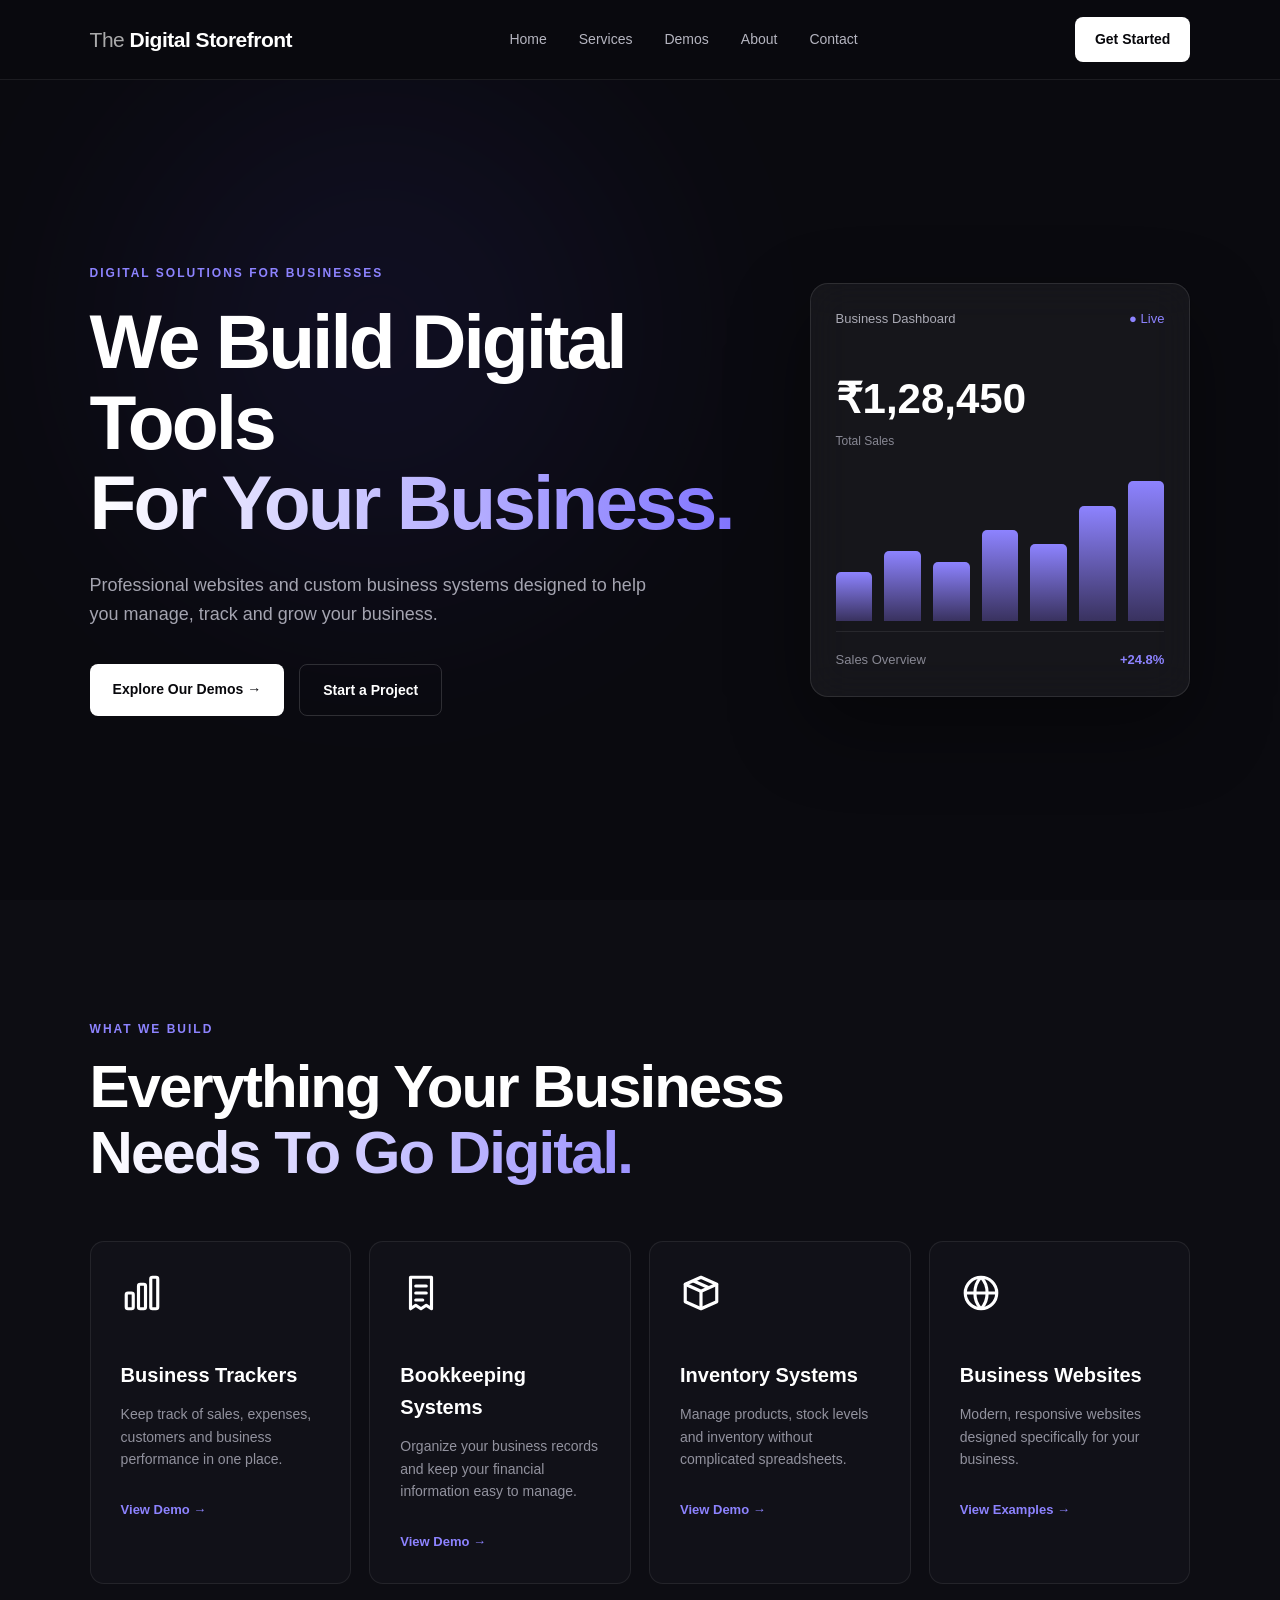
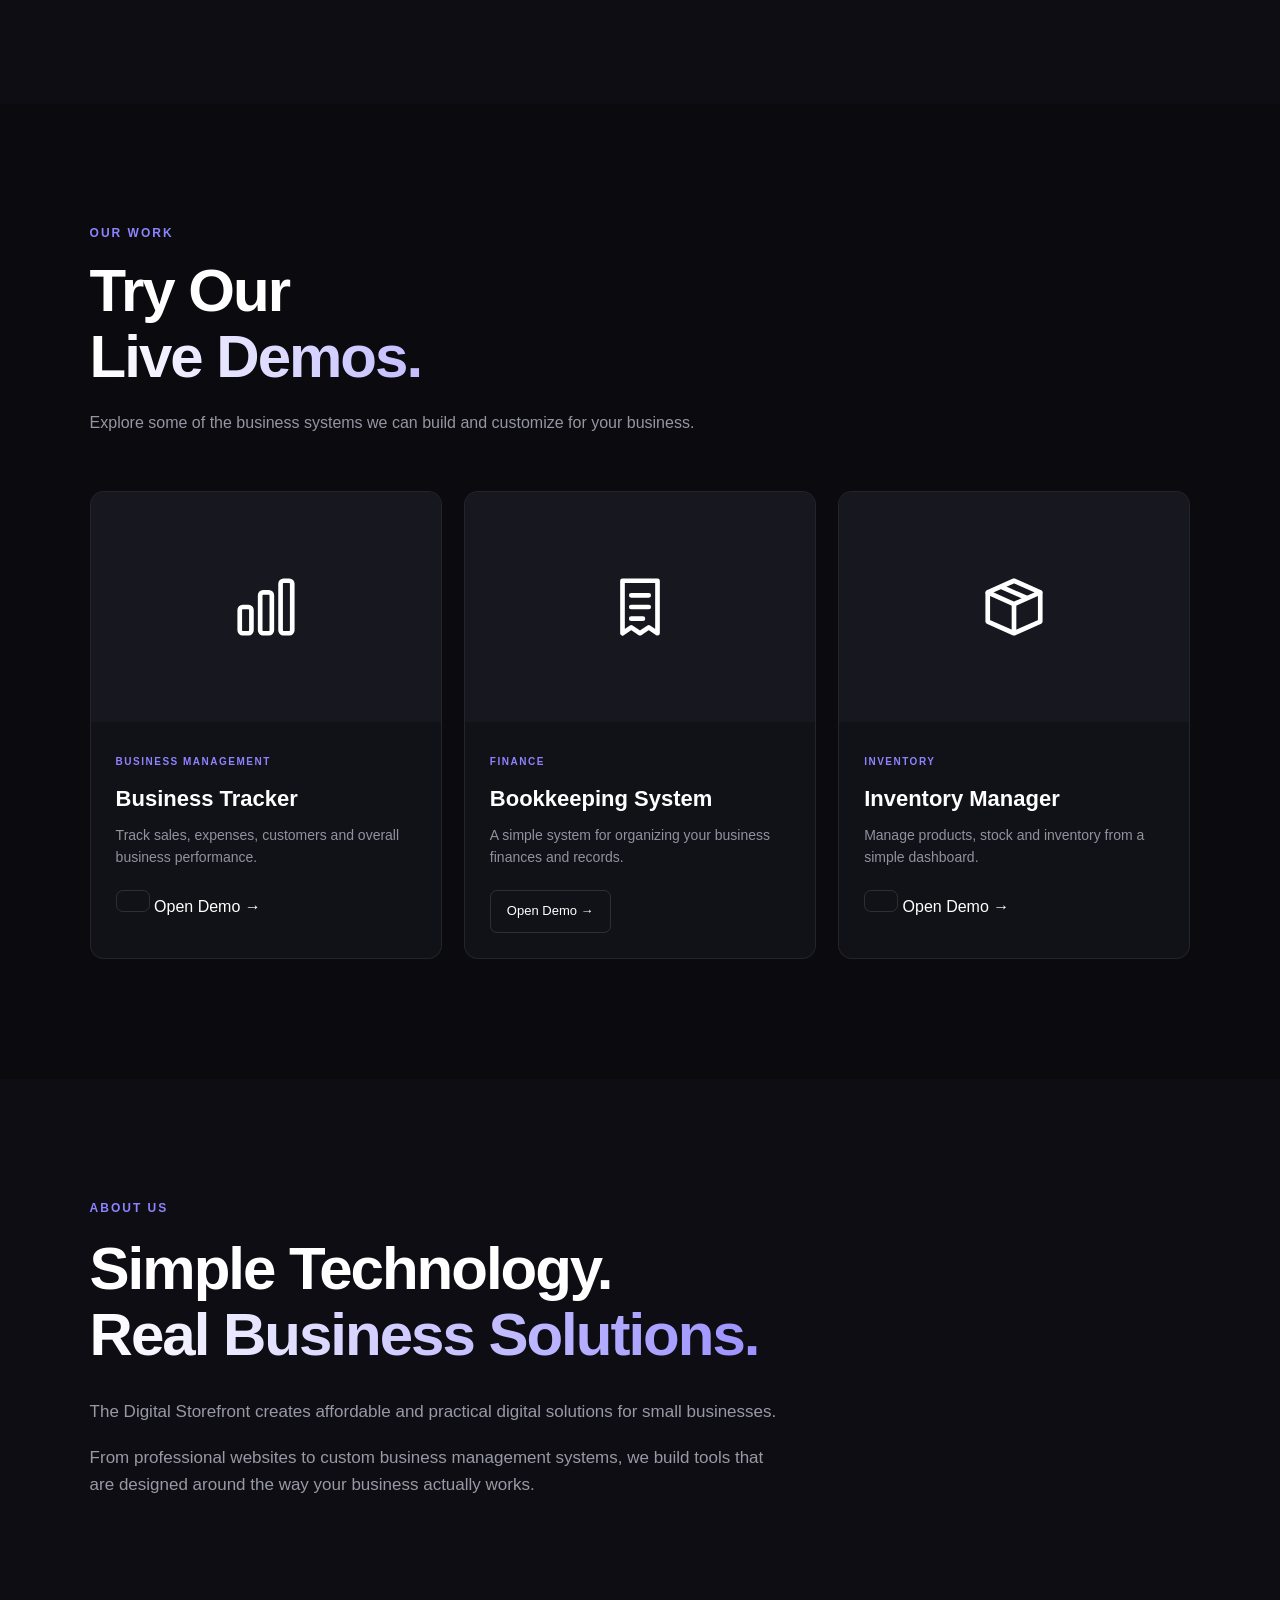
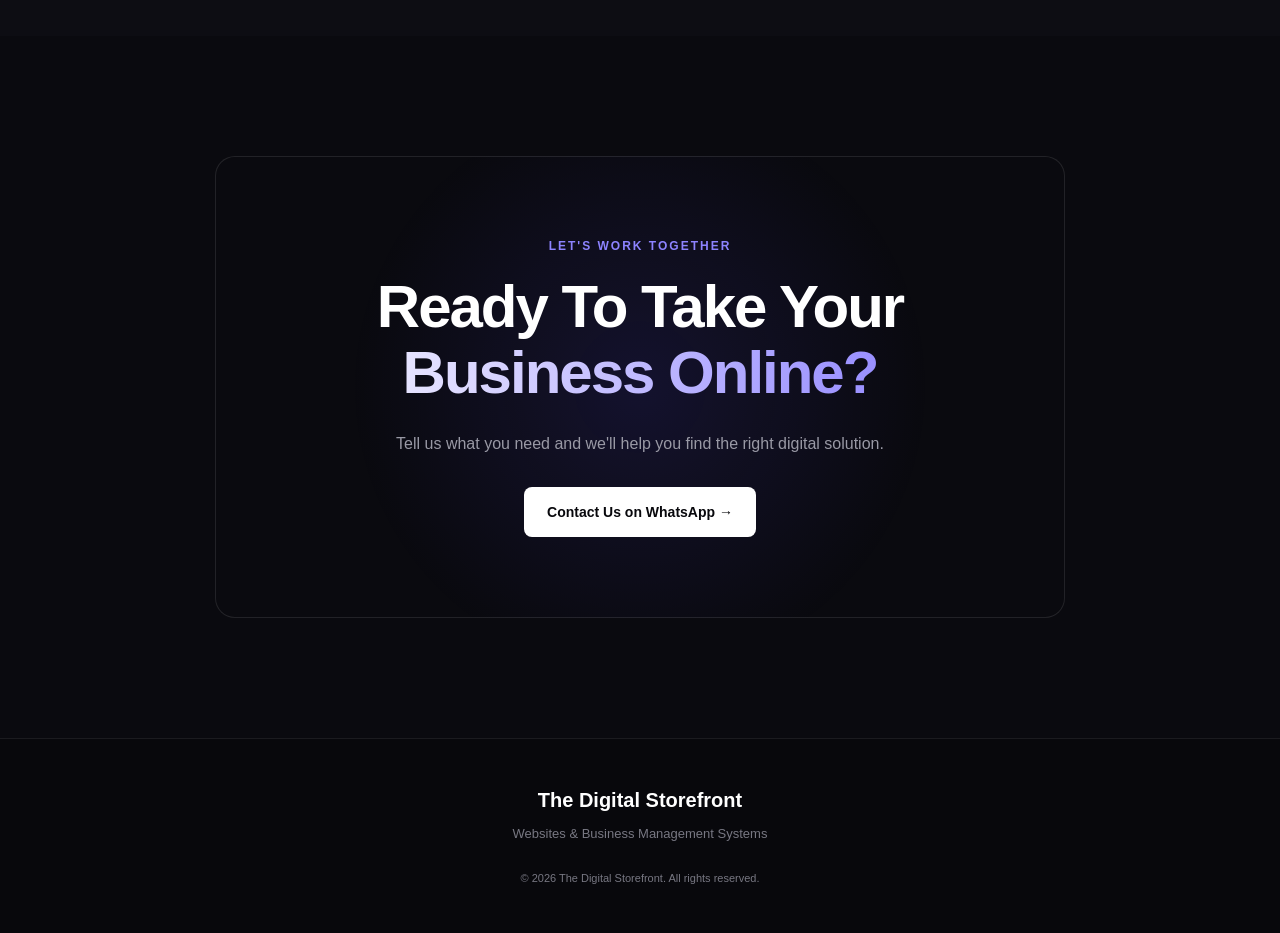
==== index.html @ d0a84afe "Initial website" ====
<!DOCTYPE html>
<html lang="en">
<head>
    <meta charset="UTF-8">
    <meta name="viewport" content="width=device-width, initial-scale=1.0">

    <title>The Digital Storefront | Business Websites & Systems</title>

    <link rel="stylesheet" href="style.css">
</head>

<body>

    <!-- NAVIGATION -->
    <header class="navbar">
        <div class="logo">
            <span>The</span> Digital Storefront
        </div>

        <nav>
            <a href="#home">Home</a>
            <a href="#services">Services</a>
            <a href="#demos">Demos</a>
            <a href="#about">About</a>
            <a href="#contact">Contact</a>
        </nav>

        <a href="#contact" class="nav-button">Get Started</a>
    </header>


    <!-- HERO SECTION -->
    <section class="hero" id="home">

        <div class="hero-content">

            <p class="hero-label">DIGITAL SOLUTIONS FOR BUSINESSES</p>

            <h1>
                We Build Digital Tools
                <span>For Your Business.</span>
            </h1>

            <p class="hero-description">
                Professional websites and custom business systems
                designed to help you manage, track and grow your business.
            </p>

            <div class="hero-buttons">
                <a href="#demos" class="primary-button">
                    Explore Our Demos →
                </a>

                <a href="#contact" class="secondary-button">
                    Start a Project
                </a>
            </div>

        </div>

        <div class="hero-card">

            <div class="card-top">
                <span>Business Dashboard</span>
                <span class="status">● Live</span>
            </div>

            <div class="dashboard-number">
                ₹1,28,450
                <small>Total Sales</small>
            </div>

            <div class="dashboard-bars">
                <div></div>
                <div></div>
                <div></div>
                <div></div>
                <div></div>
                <div></div>
                <div></div>
            </div>

            <div class="dashboard-bottom">
                <span>Sales Overview</span>
                <strong>+24.8%</strong>
            </div>

        </div>

    </section>


    <!-- SERVICES -->
    <section class="services" id="services">

        <div class="section-heading">
            <p>WHAT WE BUILD</p>

            <h2>
                Everything Your Business
                <span>Needs To Go Digital.</span>
            </h2>
        </div>


        <div class="service-grid">

            <div class="service-card">
                <div class="service-icon">
                <svg width="42" height="42" viewBox="0 0 24 24" fill="none" xmlns="http://www.w3.org/2000/svg">
             <rect x="3" y="12" width="4" height="9" rx="1" stroke="currentColor" stroke-width="1.8"/>
             <rect x="10" y="7" width="4" height="14" rx="1" stroke="currentColor" stroke-width="1.8"/>
            <rect x="17" y="3" width="4" height="18" rx="1" stroke="currentColor" stroke-width="1.8"/>
        </svg>
</div>

                <h3>Business Trackers</h3>

                <p>
                    Keep track of sales, expenses, customers
                    and business performance in one place.
                </p>

                <a href="#demos">View Demo →</a>
            </div>


            <div class="service-card">
                <div class="service-icon">
    <svg width="42" height="42" viewBox="0 0 24 24" fill="none" xmlns="http://www.w3.org/2000/svg">
        <path d="M6 3H18V21L15 19L12 21L9 19L6 21V3Z" stroke="currentColor" stroke-width="1.8" stroke-linejoin="round"/>
        <path d="M9 8H15M9 12H15M9 16H13" stroke="currentColor" stroke-width="1.8" stroke-linecap="round"/>
    </svg>
</div>

                <h3>Bookkeeping Systems</h3>

                <p>
                    Organize your business records and keep
                    your financial information easy to manage.
                </p>

                <a href="#demos">View Demo →</a>
            </div>


            <div class="service-card">
                <div class="service-icon">
    <svg width="42" height="42" viewBox="0 0 24 24" fill="none" xmlns="http://www.w3.org/2000/svg">
        <path d="M3 7L12 3L21 7L12 11L3 7Z" stroke="currentColor" stroke-width="1.8" stroke-linejoin="round"/>
        <path d="M3 7V17L12 21L21 17V7" stroke="currentColor" stroke-width="1.8" stroke-linejoin="round"/>
        <path d="M12 11V21M7.5 5L16.5 9" stroke="currentColor" stroke-width="1.8"/>
    </svg>
</div>

                <h3>Inventory Systems</h3>

                <p>
                    Manage products, stock levels and inventory
                    without complicated spreadsheets.
                </p>

                <a href="#demos">View Demo →</a>
            </div>


            <div class="service-card">
                <div class="service-icon">
    <svg width="42" height="42" viewBox="0 0 24 24" fill="none" xmlns="http://www.w3.org/2000/svg">
        <circle cx="12" cy="12" r="9" stroke="currentColor" stroke-width="1.8"/>
        <path d="M3 12H21M12 3C14.5 5.5 15.5 8.5 15.5 12C15.5 15.5 14.5 18.5 12 21M12 3C9.5 5.5 8.5 8.5 8.5 12C8.5 15.5 9.5 18.5 12 21" stroke="currentColor" stroke-width="1.8"/>
    </svg>
</div>

                <h3>Business Websites</h3>

                <p>
                    Modern, responsive websites designed
                    specifically for your business.
                </p>

                <a href="#demos">View Examples →</a>
            </div>

        </div>

    </section>


    <!-- DEMOS -->
    <section class="demos" id="demos">

        <div class="section-heading">
            <p>OUR WORK</p>

            <h2>
                Try Our
                <span>Live Demos.</span>
            </h2>

            <p class="heading-description">
                Explore some of the business systems we can
                build and customize for your business.
            </p>
        </div>


        <div class="demo-grid">

            <div class="demo-card">

                <div class="demo-preview tracker-preview">
    <svg width="70" height="70" viewBox="0 0 24 24" fill="none" xmlns="http://www.w3.org/2000/svg">
        <rect x="3" y="12" width="4" height="9" rx="1" stroke="currentColor" stroke-width="1.6"/>
        <rect x="10" y="7" width="4" height="14" rx="1" stroke="currentColor" stroke-width="1.6"/>
        <rect x="17" y="3" width="4" height="18" rx="1" stroke="currentColor" stroke-width="1.6"/>
    </svg>
</div>

                <div class="demo-info">
                    <span>BUSINESS MANAGEMENT</span>

                    <h3>Business Tracker</h3>

                    <p>
                        Track sales, expenses, customers and
                        overall business performance.
                    </p>

                    <a href="business-tracker.html" class="demo-button"></a>
                        Open Demo →
                    </a>
                </div>

            </div>


            <div class="demo-card">

                <div class="demo-preview bookkeeping-preview">
    <svg width="70" height="70" viewBox="0 0 24 24" fill="none" xmlns="http://www.w3.org/2000/svg">
        <path d="M6 3H18V21L15 19L12 21L9 19L6 21V3Z" stroke="currentColor" stroke-width="1.6" stroke-linejoin="round"/>
        <path d="M9 8H15M9 12H15M9 16H13" stroke="currentColor" stroke-width="1.6" stroke-linecap="round"/>
    </svg>
</div>

                <div class="demo-info">
                    <span>FINANCE</span>

                    <h3>Bookkeeping System</h3>

                    <p>
                        A simple system for organizing your
                        business finances and records.
                    </p>

                    <a href="bookkeeping.html" class="demo-button">
                        Open Demo →
                    </a>
                </div>

            </div>


            <div class="demo-card">

                <div class="demo-preview inventory-preview">
    <svg width="70" height="70" viewBox="0 0 24 24" fill="none" xmlns="http://www.w3.org/2000/svg">
        <path d="M3 7L12 3L21 7L12 11L3 7Z" stroke="currentColor" stroke-width="1.6" stroke-linejoin="round"/>
        <path d="M3 7V17L12 21L21 17V7" stroke="currentColor" stroke-width="1.6" stroke-linejoin="round"/>
        <path d="M12 11V21M7.5 5L16.5 9" stroke="currentColor" stroke-width="1.6"/>
    </svg>
</div>

                <div class="demo-info">
                    <span>INVENTORY</span>

                    <h3>Inventory Manager</h3>

                    <p>
                        Manage products, stock and inventory
                        from a simple dashboard.
                    </p>

                    <a href="inventory.html" class="demo-button"></a>
                        Open Demo →
                    </a>
                </div>

            </div>

        </div>

    </section>


    <!-- ABOUT -->
    <section class="about" id="about">

        <div class="about-content">

            <p class="hero-label">ABOUT US</p>

            <h2>
                Simple Technology.
                <span>Real Business Solutions.</span>
            </h2>

            <p>
                The Digital Storefront creates affordable and
                practical digital solutions for small businesses.
            </p>

            <p>
                From professional websites to custom business
                management systems, we build tools that are
                designed around the way your business actually works.
            </p>

        </div>

    </section>


    <!-- CONTACT -->
    <section class="contact" id="contact">

        <div class="contact-box">

            <p class="hero-label">LET'S WORK TOGETHER</p>

            <h2>
                Ready To Take Your
                <span>Business Online?</span>
            </h2>

            <p>
                Tell us what you need and we'll help you find
                the right digital solution.
            </p>

            <a href="https://wa.me/918798720043?text=Hi%2C%20I%27m%20interested%20in%20getting%20a%20website%20or%20business%20system.%20I%27d%20like%20to%20discuss%20my%20requirements." 
   target="_blank" 
   class="primary-button">
                Contact Us on WhatsApp →
            </a>

        </div>

    </section>


    <!-- FOOTER -->
    <footer>

        <div class="footer-logo">
            The Digital Storefront
        </div>

        <p>
            Websites & Business Management Systems
        </p>

        <p class="copyright">
            © 2026 The Digital Storefront. All rights reserved.
        </p>

    </footer>


    <script src="script.js"></script>

</body>
</html>
---- style.css ----
/* ================================
   THE DIGITAL STOREFRONT
   MAIN WEBSITE STYLES
================================ */


/* ---------- RESET ---------- */

* {
    margin: 0;
    padding: 0;
    box-sizing: border-box;
}

html {
    scroll-behavior: smooth;
}

body {
    font-family: Arial, Helvetica, sans-serif;
    background: #0a0a0f;
    color: #ffffff;
    line-height: 1.6;
}

a {
    text-decoration: none;
    color: inherit;
}


/* ---------- NAVBAR ---------- */

.navbar {
    width: 100%;
    height: 80px;

    display: flex;
    align-items: center;
    justify-content: space-between;

    padding: 0 7%;

    background: rgba(10, 10, 15, 0.92);

    border-bottom: 1px solid rgba(255, 255, 255, 0.08);

    position: sticky;
    top: 0;
    z-index: 1000;

    backdrop-filter: blur(15px);
}

.logo {
    font-size: 21px;
    font-weight: 700;
    letter-spacing: -0.5px;
}

.logo span {
    font-weight: 400;
    opacity: 0.65;
}

.navbar nav {
    display: flex;
    gap: 32px;
}

.navbar nav a {
    font-size: 14px;
    color: #b5b5c0;
    transition: 0.3s;
}

.navbar nav a:hover {
    color: #ffffff;
}

.nav-button {
    padding: 11px 20px;

    border-radius: 8px;

    background: #ffffff;
    color: #08080c;

    font-size: 14px;
    font-weight: 600;

    transition: 0.3s;
}

.nav-button:hover {
    transform: translateY(-2px);
}


/* ---------- HERO ---------- */

.hero {
    min-height: calc(100vh - 80px);

    display: flex;
    align-items: center;
    justify-content: space-between;

    gap: 70px;

    padding: 100px 7%;

    position: relative;

    overflow: hidden;
}


/* Background glow */

.hero::before {
    content: "";

    position: absolute;

    width: 500px;
    height: 500px;

    background: #5b4cff;

    opacity: 0.08;

    filter: blur(120px);

    border-radius: 50%;

    top: 0;
    left: 10%;
}


/* Hero text */

.hero-content {
    max-width: 650px;

    position: relative;
    z-index: 2;
}

.hero-label {
    color: #8d83ff;

    font-size: 12px;

    font-weight: 700;

    letter-spacing: 2px;

    margin-bottom: 18px;
}

.hero h1 {
    font-size: clamp(48px, 6vw, 82px);

    line-height: 1.05;

    letter-spacing: -3px;

    margin-bottom: 28px;
}

.hero h1 span,
.about h2 span,
.contact h2 span,
.section-heading h2 span {
    display: block;

    background: linear-gradient(
        90deg,
        #ffffff,
        #8074ff
    );

    -webkit-background-clip: text;
    background-clip: text;

    color: transparent;
}

.hero-description {
    max-width: 560px;

    font-size: 18px;

    color: #a4a4b0;

    margin-bottom: 35px;
}


/* Hero buttons */

.hero-buttons {
    display: flex;
    gap: 15px;
    flex-wrap: wrap;
}

.primary-button,
.secondary-button {
    display: inline-block;

    padding: 14px 23px;

    border-radius: 8px;

    font-size: 14px;

    font-weight: 600;

    transition: 0.3s;
}

.primary-button {
    background: #ffffff;
    color: #08080c;
}

.primary-button:hover {
    transform: translateY(-3px);
}

.secondary-button {
    border: 1px solid rgba(255, 255, 255, 0.15);

    color: #ffffff;
}

.secondary-button:hover {
    background: rgba(255, 255, 255, 0.06);
}


/* ---------- DASHBOARD PREVIEW ---------- */

.hero-card {
    width: 420px;

    padding: 25px;

    background: rgba(255, 255, 255, 0.05);

    border: 1px solid rgba(255, 255, 255, 0.1);

    border-radius: 18px;

    box-shadow:
        0 30px 80px rgba(0, 0, 0, 0.4);

    backdrop-filter: blur(20px);

    position: relative;

    z-index: 2;
}

.card-top {
    display: flex;
    justify-content: space-between;

    color: #aaaab5;

    font-size: 13px;

    margin-bottom: 35px;
}

.status {
    color: #8d83ff;
}

.dashboard-number {
    font-size: 42px;

    font-weight: 700;

    margin-bottom: 30px;
}

.dashboard-number small {
    display: block;

    font-size: 12px;

    color: #888894;

    font-weight: 400;
}


/* Fake graph */

.dashboard-bars {
    height: 150px;

    display: flex;

    align-items: flex-end;

    gap: 12px;

    padding-bottom: 10px;
}

.dashboard-bars div {
    flex: 1;

    border-radius: 5px 5px 0 0;

    background: linear-gradient(
        to top,
        #39325f,
        #8d83ff
    );
}

.dashboard-bars div:nth-child(1) {
    height: 35%;
}

.dashboard-bars div:nth-child(2) {
    height: 50%;
}

.dashboard-bars div:nth-child(3) {
    height: 42%;
}

.dashboard-bars div:nth-child(4) {
    height: 65%;
}

.dashboard-bars div:nth-child(5) {
    height: 55%;
}

.dashboard-bars div:nth-child(6) {
    height: 82%;
}

.dashboard-bars div:nth-child(7) {
    height: 100%;
}

.dashboard-bottom {
    display: flex;

    justify-content: space-between;

    padding-top: 18px;

    border-top: 1px solid rgba(255, 255, 255, 0.08);

    font-size: 13px;

    color: #888894;
}

.dashboard-bottom strong {
    color: #8d83ff;
}


/* ---------- SECTIONS ---------- */

.services,
.demos,
.about,
.contact {
    padding: 120px 7%;
}

.section-heading {
    max-width: 700px;

    margin-bottom: 55px;
}

.section-heading > p:first-child {
    color: #8d83ff;

    font-size: 12px;

    font-weight: 700;

    letter-spacing: 2px;

    margin-bottom: 15px;
}

.section-heading h2,
.about h2,
.contact h2 {
    font-size: clamp(36px, 5vw, 60px);

    line-height: 1.1;

    letter-spacing: -2px;
}

.heading-description {
    color: #9696a3;

    margin-top: 20px;

    font-size: 16px;
}


/* ---------- SERVICES ---------- */

.services {
    background: #0d0d13;
}

.service-grid {
    display: grid;

    grid-template-columns: repeat(4, 1fr);

    gap: 18px;
}

.service-card {
    padding: 30px;

    min-height: 300px;

    background: #111118;

    border: 1px solid rgba(255, 255, 255, 0.08);

    border-radius: 14px;

    transition: 0.3s;
}

.service-card:hover {
    transform: translateY(-6px);

    border-color: rgba(141, 131, 255, 0.5);
}

.service-icon {
    font-size: 32px;

    margin-bottom: 30px;
}

.service-card h3 {
    font-size: 20px;

    margin-bottom: 12px;
}

.service-card p {
    color: #92929e;

    font-size: 14px;

    margin-bottom: 25px;
}

.service-card a {
    color: #8d83ff;

    font-size: 13px;

    font-weight: 600;
}


/* ---------- DEMOS ---------- */

.demo-grid {
    display: grid;

    grid-template-columns: repeat(3, 1fr);

    gap: 22px;
}

.demo-card {
    overflow: hidden;

    background: #111118;

    border: 1px solid rgba(255, 255, 255, 0.08);

    border-radius: 14px;

    transition: 0.3s;
}

.demo-card:hover {
    transform: translateY(-5px);

    border-color: rgba(141, 131, 255, 0.5);
}

.demo-preview {
    height: 230px;

    display: flex;

    align-items: center;

    justify-content: center;

    font-size: 70px;

    background: #171720;
}

.demo-info {
    padding: 25px;
}

.demo-info > span {
    font-size: 10px;

    letter-spacing: 1.5px;

    color: #8d83ff;

    font-weight: 700;
}

.demo-info h3 {
    font-size: 22px;

    margin: 8px 0;
}

.demo-info p {
    color: #92929e;

    font-size: 14px;

    margin-bottom: 22px;
}

.demo-button {
    display: inline-block;

    padding: 10px 16px;

    border: 1px solid rgba(255, 255, 255, 0.12);

    border-radius: 7px;

    font-size: 13px;

    transition: 0.3s;
}

.demo-button:hover {
    background: #ffffff;

    color: #08080c;
}


/* ---------- ABOUT ---------- */

.about {
    background: #0d0d13;
}

.about-content {
    max-width: 850px;
}

.about h2 {
    margin-bottom: 30px;
}

.about p:not(.hero-label) {
    max-width: 700px;

    color: #9999a5;

    font-size: 17px;

    margin-bottom: 18px;
}


/* ---------- CONTACT ---------- */

.contact {
    text-align: center;
}

.contact-box {
    max-width: 850px;

    margin: auto;

    padding: 80px 30px;

    border: 1px solid rgba(255, 255, 255, 0.1);

    border-radius: 20px;

    background:
        radial-gradient(
            circle at center,
            rgba(91, 76, 255, 0.13),
            transparent 60%
        );
}

.contact h2 {
    margin-bottom: 25px;
}

.contact-box > p:not(.hero-label) {
    color: #9999a5;

    max-width: 550px;

    margin: 0 auto 30px;
}


/* ---------- FOOTER ---------- */

footer {
    padding: 45px 7%;

    border-top: 1px solid rgba(255, 255, 255, 0.08);

    text-align: center;

    background: #08080c;
}

.footer-logo {
    font-size: 20px;

    font-weight: 700;

    margin-bottom: 8px;
}

footer p {
    color: #777782;

    font-size: 13px;
}

.copyright {
    margin-top: 25px;

    font-size: 11px;
}


/* ---------- MOBILE ---------- */

@media (max-width: 1000px) {

    .navbar {
        padding: 0 5%;
    }

    .navbar nav {
        display: none;
    }

    .hero {
        flex-direction: column;

        align-items: flex-start;

        padding: 80px 5%;
    }

    .hero-card {
        width: 100%;

        max-width: 500px;
    }

    .service-grid {
        grid-template-columns: repeat(2, 1fr);
    }

    .demo-grid {
        grid-template-columns: 1fr;
    }

    .services,
    .demos,
    .about,
    .contact {
        padding: 90px 5%;
    }
}


@media (max-width: 600px) {

    .navbar {
        height: 70px;
    }

    .logo {
        font-size: 17px;
    }

    .nav-button {
        padding: 9px 13px;

        font-size: 12px;
    }

    .hero {
        min-height: auto;

        padding-top: 70px;

        padding-bottom: 80px;
    }

    .hero h1 {
        font-size: 48px;

        letter-spacing: -2px;
    }

    .hero-description {
        font-size: 16px;
    }

    .hero-card {
        padding: 20px;
    }

    .dashboard-number {
        font-size: 34px;
    }

    .service-grid {
        grid-template-columns: 1fr;
    }

    .services,
    .demos,
    .about,
    .contact {
        padding: 75px 5%;
    }

    .section-heading h2,
    .about h2,
    .contact h2 {
        font-size: 40px;
    }

    .contact-box {
        padding: 55px 20px;
    }

    .hero-buttons {
        flex-direction: column;

        align-items: stretch;
    }

    .primary-button,
    .secondary-button {
        text-align: center;
    }

}
/* ================================
   BUSINESS TRACKER DEMO
================================ */

.tracker-page {
    min-height: 100vh;
    padding: 80px 7%;
    background: #0a0a0f;
}

.tracker-header {
    display: flex;
    align-items: flex-end;
    justify-content: space-between;
    gap: 30px;
    margin-bottom: 50px;
}

.tracker-header h1 {
    font-size: clamp(40px, 5vw, 65px);
    line-height: 1.1;
    letter-spacing: -2px;
    margin-bottom: 15px;
}

.tracker-header p:not(.hero-label) {
    color: #9999a5;
}

.tracker-cards {
    display: grid;
    grid-template-columns: repeat(4, 1fr);
    gap: 18px;
    margin-bottom: 30px;
}

.tracker-card {
    padding: 25px;

    background: #111118;

    border: 1px solid rgba(255,255,255,0.08);

    border-radius: 14px;
}

.tracker-card span {
    display: block;

    color: #92929e;

    font-size: 13px;

    margin-bottom: 15px;
}

.tracker-card strong {
    display: block;

    font-size: 28px;

    margin-bottom: 7px;
}

.tracker-card small {
    color: #8d83ff;

    font-size: 12px;
}


/* Transactions */

.tracker-section {
    background: #111118;

    border: 1px solid rgba(255,255,255,0.08);

    border-radius: 14px;

    overflow: hidden;
}

.tracker-section-header {
    display: flex;

    align-items: center;

    justify-content: space-between;

    padding: 25px;

    border-bottom: 1px solid rgba(255,255,255,0.08);
}

.tracker-section-header h2 {
    font-size: 20px;
}

.transaction-row {
    display: grid;

    grid-template-columns: 1fr 2fr 1fr 1fr;

    gap: 20px;

    padding: 20px 25px;

    border-bottom: 1px solid rgba(255,255,255,0.05);

    font-size: 13px;

    color: #b0b0bb;
}

.transaction-row:last-child {
    border-bottom: none;
}

.table-heading {
    color: #777782;

    font-size: 11px;

    text-transform: uppercase;

    letter-spacing: 1px;
}

.income {
    color: #8d83ff;
}

.expense {
    color: #ff8585;
}

.transaction-row strong {
    color: #ffffff;

    text-align: right;
}


/* Demo note */

.demo-note {
    margin-top: 30px;

    padding: 30px;

    border: 1px solid rgba(141,131,255,0.25);

    border-radius: 14px;

    background: rgba(141,131,255,0.05);
}

.demo-note strong {
    display: block;

    margin-bottom: 8px;
}

.demo-note p {
    color: #92929e;

    margin-bottom: 20px;

    font-size: 14px;
}


/* Tracker mobile */

@media (max-width: 900px) {

    .tracker-cards {
        grid-template-columns: repeat(2, 1fr);
    }

}

@media (max-width: 600px) {

    .tracker-page {
        padding: 60px 5%;
    }

    .tracker-header {
        align-items: flex-start;

        flex-direction: column;
    }

    .tracker-cards {
        grid-template-columns: 1fr;
    }

    .tracker-section-header {
        align-items: flex-start;

        flex-direction: column;

        gap: 15px;
    }

    .transaction-row {
        grid-template-columns: 1fr 1fr;

        gap: 10px;

        padding: 18px;
    }

    .table-heading {
        display: none;
    }

    .transaction-row strong {
        text-align: left;
    }

}
/* ================================
   BOOKKEEPING DEMO
================================ */

.bookkeeping-page {
    min-height: 100vh;
    padding: 80px 7%;
    background: #0a0a0f;
}

.bookkeeping-header {
    display: flex;
    align-items: flex-end;
    justify-content: space-between;
    gap: 30px;
    margin-bottom: 50px;
}

.bookkeeping-header h1 {
    font-size: clamp(40px, 5vw, 65px);
    line-height: 1.1;
    letter-spacing: -2px;
    margin-bottom: 15px;
}

.bookkeeping-header p:not(.hero-label) {
    color: #9999a5;
}


/* Summary cards */

.bookkeeping-cards {
    display: grid;
    grid-template-columns: repeat(4, 1fr);
    gap: 18px;
    margin-bottom: 30px;
}

.bookkeeping-card {
    padding: 25px;

    background: #111118;

    border: 1px solid rgba(255,255,255,0.08);

    border-radius: 14px;
}

.bookkeeping-card span {
    display: block;

    color: #92929e;

    font-size: 13px;

    margin-bottom: 15px;
}

.bookkeeping-card strong {
    display: block;

    font-size: 28px;

    margin-bottom: 7px;
}

.bookkeeping-card small {
    color: #8d83ff;

    font-size: 12px;
}


/* Quick actions */

.bookkeeping-actions {
    display: flex;

    align-items: center;

    justify-content: space-between;

    gap: 20px;

    padding: 25px;

    margin-bottom: 30px;

    background: #111118;

    border: 1px solid rgba(255,255,255,0.08);

    border-radius: 14px;
}

.bookkeeping-actions h2 {
    font-size: 20px;
}

.action-buttons {
    display: flex;

    gap: 12px;
}

.action-buttons button {
    padding: 12px 18px;

    border: none;

    border-radius: 8px;

    background: #ffffff;

    color: #08080c;

    font-size: 13px;

    font-weight: 600;

    cursor: pointer;

    transition: 0.3s;
}

.action-buttons button:hover {
    transform: translateY(-2px);
}


/* Records */

.bookkeeping-section {
    background: #111118;

    border: 1px solid rgba(255,255,255,0.08);

    border-radius: 14px;

    overflow: hidden;
}

.bookkeeping-section-header {
    padding: 25px;

    border-bottom: 1px solid rgba(255,255,255,0.08);
}

.bookkeeping-section-header h2 {
    font-size: 20px;

    margin-bottom: 5px;
}

.bookkeeping-section-header p {
    color: #777782;

    font-size: 13px;
}

.bookkeeping-row {
    display: grid;

    grid-template-columns: 1fr 2fr 1fr 1fr;

    gap: 20px;

    padding: 20px 25px;

    border-bottom: 1px solid rgba(255,255,255,0.05);

    font-size: 13px;

    color: #b0b0bb;
}

.bookkeeping-row:last-child {
    border-bottom: none;
}

.bookkeeping-row strong {
    color: #ffffff;

    text-align: right;
}

.book-income {
    color: #8d83ff;
}

.book-expense {
    color: #ff8585;
}


/* Mobile */

@media (max-width: 900px) {

    .bookkeeping-cards {
        grid-template-columns: repeat(2, 1fr);
    }

}

@media (max-width: 600px) {

    .bookkeeping-page {
        padding: 60px 5%;
    }

    .bookkeeping-header {
        flex-direction: column;

        align-items: flex-start;
    }

    .bookkeeping-cards {
        grid-template-columns: 1fr;
    }

    .bookkeeping-actions {
        align-items: flex-start;

        flex-direction: column;
    }

    .action-buttons {
        width: 100%;

        flex-direction: column;
    }

    .action-buttons button {
        width: 100%;
    }

    .bookkeeping-row {
        grid-template-columns: 1fr 1fr;

        gap: 10px;

        padding: 18px;
    }

    .table-heading {
        display: none;
    }

    .bookkeeping-row strong {
        text-align: left;
    }

}
/* ================================
   INVENTORY DEMO
================================ */

.inventory-page {
    min-height: 100vh;
    padding: 80px 7%;
    background: #0a0a0f;
}

.inventory-header {
    display: flex;
    align-items: flex-end;
    justify-content: space-between;
    gap: 30px;
    margin-bottom: 50px;
}

.inventory-header h1 {
    font-size: clamp(40px, 5vw, 65px);
    line-height: 1.1;
    letter-spacing: -2px;
    margin-bottom: 15px;
}

.inventory-header p:not(.hero-label) {
    color: #9999a5;
}


/* Summary cards */

.inventory-cards {
    display: grid;
    grid-template-columns: repeat(4, 1fr);
    gap: 18px;
    margin-bottom: 30px;
}

.inventory-card {
    padding: 25px;

    background: #111118;

    border: 1px solid rgba(255,255,255,0.08);

    border-radius: 14px;
}

.inventory-card span {
    display: block;

    color: #92929e;

    font-size: 13px;

    margin-bottom: 15px;
}

.inventory-card strong {
    display: block;

    font-size: 28px;

    margin-bottom: 7px;
}

.inventory-card small {
    color: #8d83ff;

    font-size: 12px;
}


/* Products */

.inventory-section {
    background: #111118;

    border: 1px solid rgba(255,255,255,0.08);

    border-radius: 14px;

    overflow: hidden;
}

.inventory-section-header {
    display: flex;

    align-items: center;

    justify-content: space-between;

    gap: 20px;

    padding: 25px;

    border-bottom: 1px solid rgba(255,255,255,0.08);
}

.inventory-section-header h2 {
    font-size: 20px;

    margin-bottom: 5px;
}

.inventory-section-header p {
    color: #777782;

    font-size: 13px;
}


/* Product rows */

.inventory-row {
    display: grid;

    grid-template-columns: 2fr 1.3fr 0.7fr 1fr 1.2fr;

    gap: 20px;

    padding: 20px 25px;

    border-bottom: 1px solid rgba(255,255,255,0.05);

    font-size: 13px;

    color: #b0b0bb;
}

.inventory-row:last-child {
    border-bottom: none;
}

.stock-good {
    color: #8d83ff;
}

.stock-low {
    color: #e8c66d;
}

.stock-out {
    color: #ff8585;
}


/* Mobile */

@media (max-width: 1000px) {

    .inventory-cards {
        grid-template-columns: repeat(2, 1fr);
    }

    .inventory-row {
        grid-template-columns: 2fr 1fr 0.7fr;
    }

    .inventory-row span:nth-child(2),
    .inventory-row span:nth-child(4) {
        display: none;
    }

}

@media (max-width: 600px) {

    .inventory-page {
        padding: 60px 5%;
    }

    .inventory-header {
        flex-direction: column;

        align-items: flex-start;
    }

    .inventory-cards {
        grid-template-columns: 1fr;
    }

    .inventory-section-header {
        align-items: flex-start;

        flex-direction: column;
    }

    .inventory-section-header .primary-button {
        width: 100%;

        text-align: center;
    }

    .inventory-row {
        grid-template-columns: 1fr 1fr;

        gap: 10px;

        padding: 18px;
    }

    .inventory-row span:nth-child(2),
    .inventory-row span:nth-child(4) {
        display: none;
    }

}
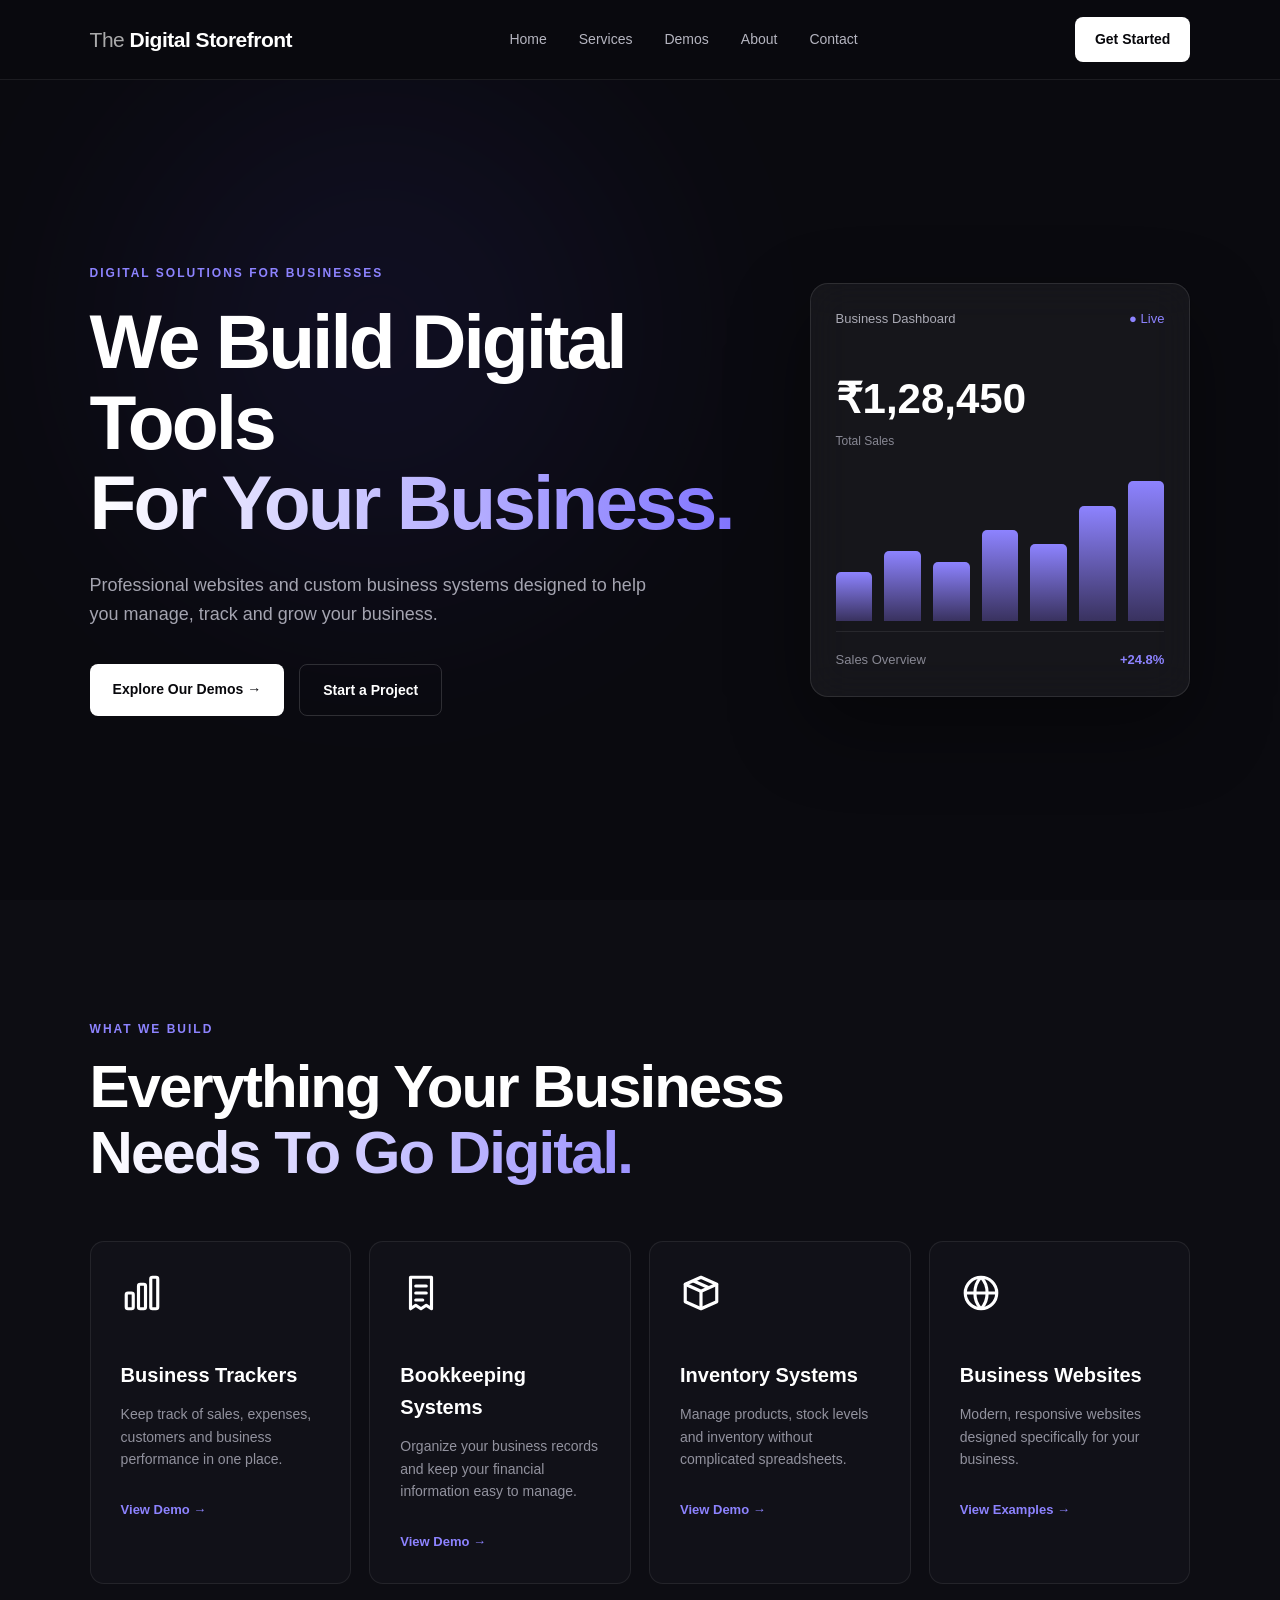
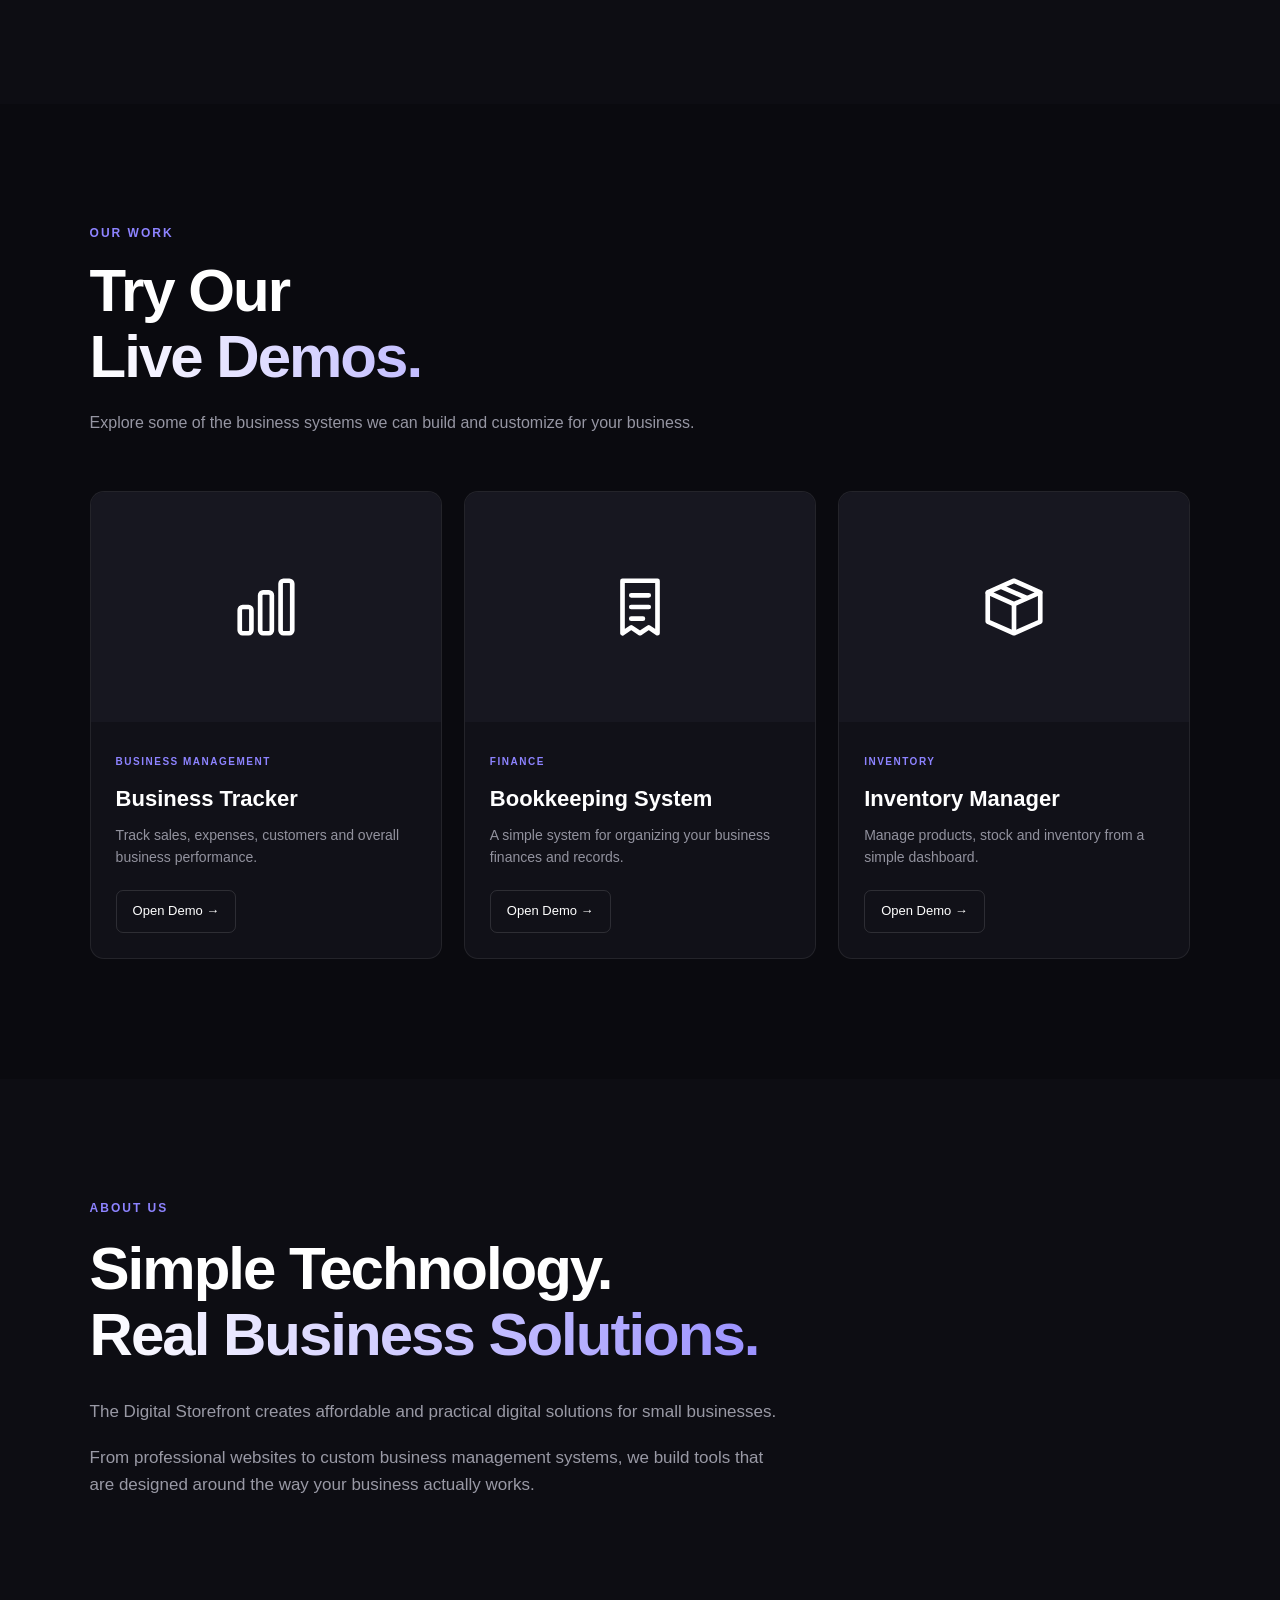
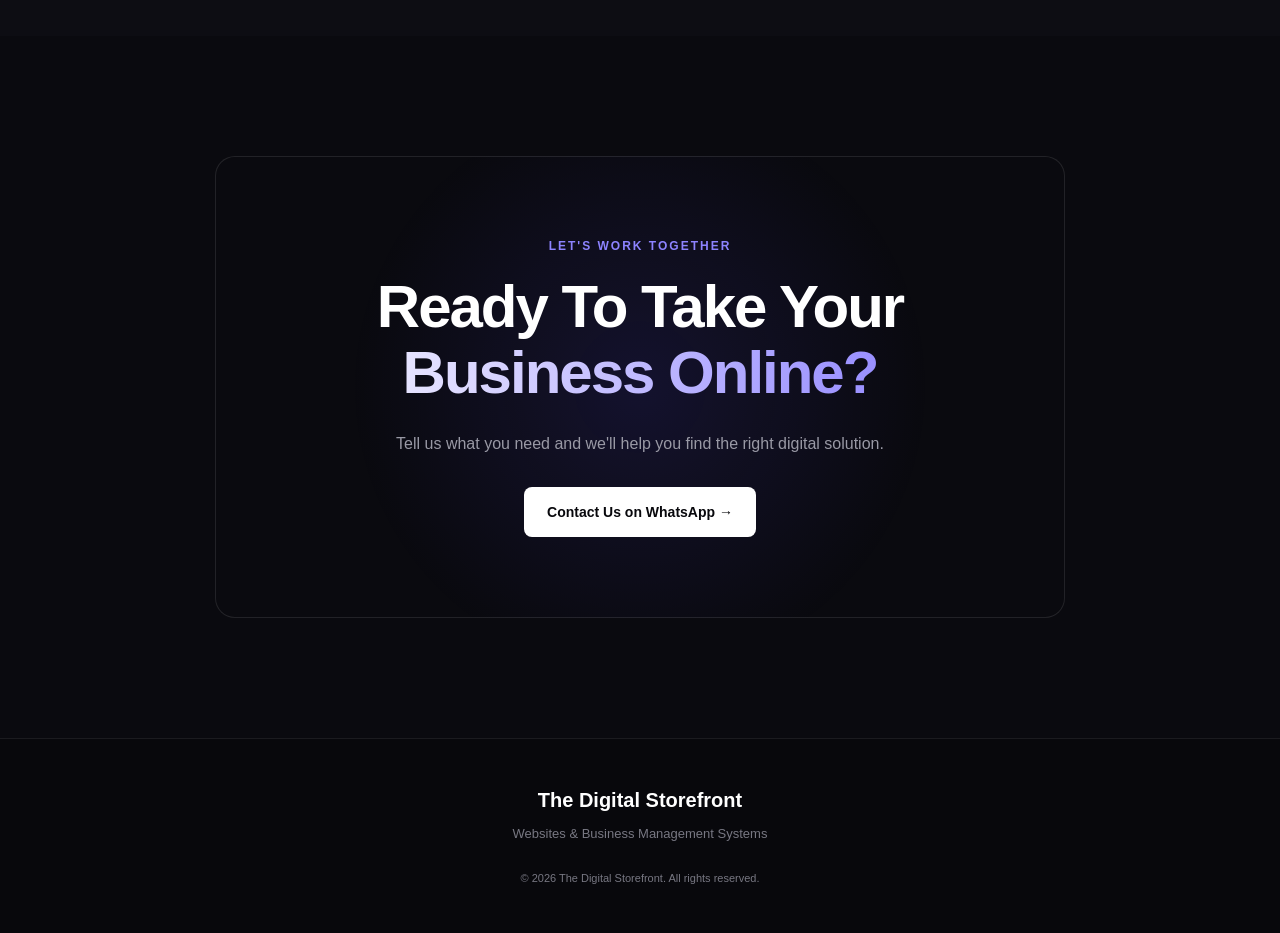
==== commit 954bc754: "index change" ====
--- a/index.html
+++ b/index.html
@@ -227,7 +227,7 @@
                         overall business performance.
                     </p>
 
-                    <a href="business-tracker.html" class="demo-button"></a>
+                    <a href="business-tracker.html" class="demo-button">
                         Open Demo →
                     </a>
                 </div>
@@ -282,7 +282,7 @@
                         from a simple dashboard.
                     </p>
 
-                    <a href="inventory.html" class="demo-button"></a>
+                    <a href="inventory.html" class="demo-button">
                         Open Demo →
                     </a>
                 </div>
--- a/style.css
+++ b/style.css
@@ -1473,4 +1473,46 @@
         display: none;
     }
 
+}
+/* BUSINESS TRACKER - MOBILE */
+@media (max-width: 768px) {
+
+    .tracker-cards {
+        grid-template-columns: repeat(2, 1fr);
+        gap: 14px;
+    }
+
+    .tracker-card {
+        padding: 20px;
+        min-height: 140px;
+    }
+
+}
+/* BOOKKEEPING - MOBILE */
+@media (max-width: 768px) {
+
+    .bookkeeping-cards {
+        grid-template-columns: repeat(2, 1fr);
+        gap: 14px;
+    }
+
+    .bookkeeping-card {
+        padding: 20px;
+        min-height: 140px;
+    }
+
+}
+/* INVENTORY - MOBILE */
+@media (max-width: 768px) {
+
+    .inventory-cards {
+        grid-template-columns: repeat(2, 1fr);
+        gap: 14px;
+    }
+
+    .inventory-card {
+        padding: 20px;
+        min-height: 140px;
+    }
+
 }
